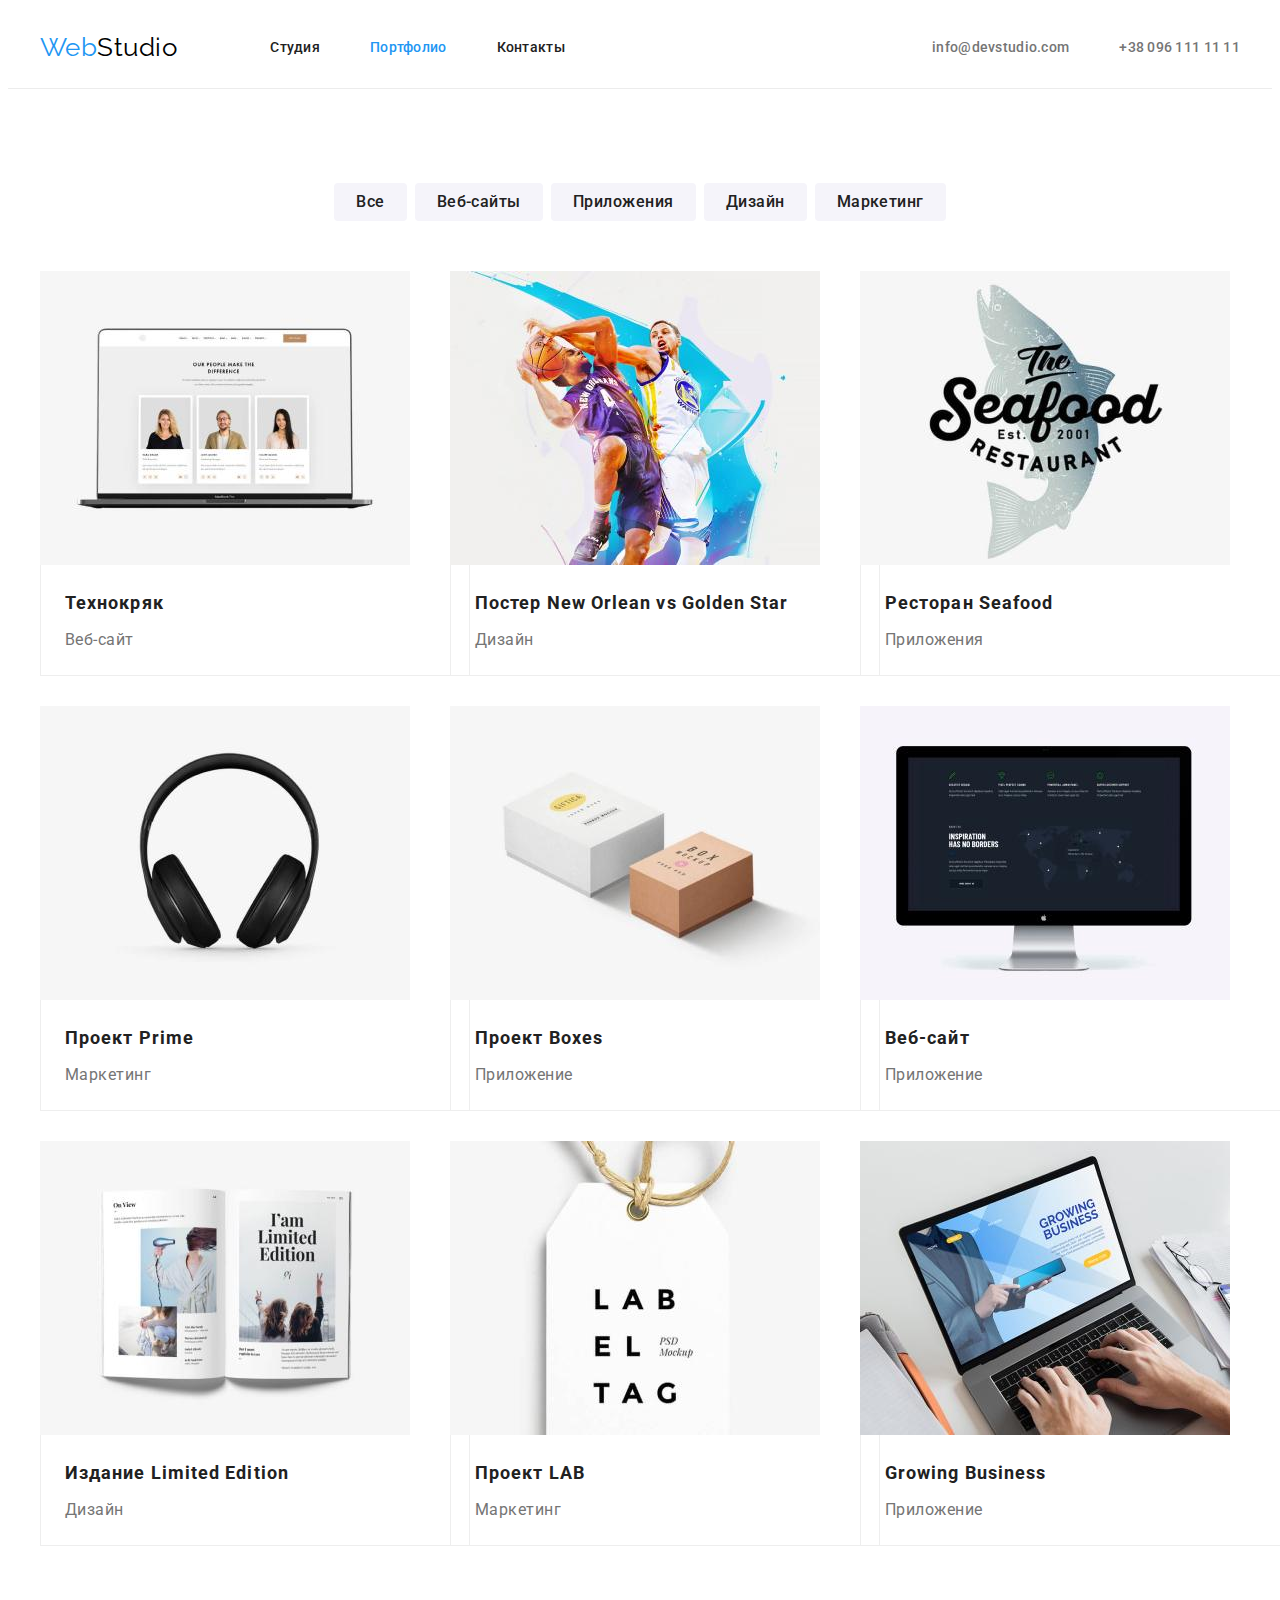
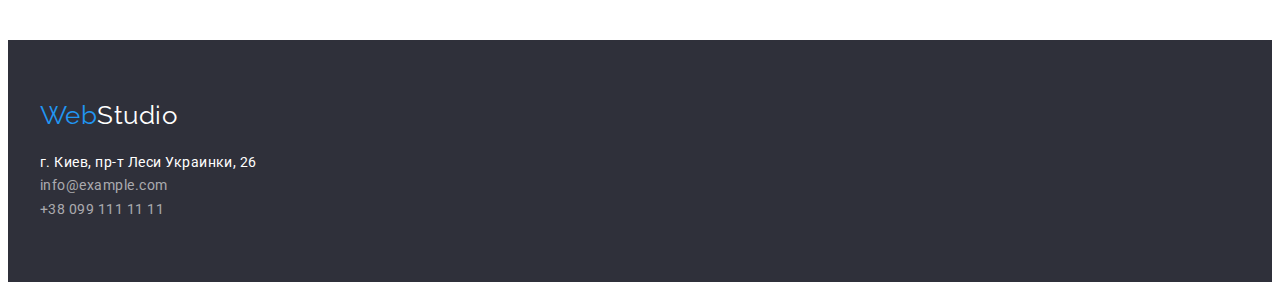
==== portfolio.html @ 2b25bab3 "Скопійовано файли з 3го дз" ====
<!DOCTYPE html>
<html lang="ru">

<head>
    <meta charset="UTF-8">
    <meta http-equiv="X-UA-Compatible" content="IE=edge">
    <meta name="viewport" content="width=device-width, initial-scale=1.0">
    <title>Web Studio</title>
    <link rel="preconnect" href="https://fonts.gstatic.com" crossorigin>
    <link href="https://fonts.googleapis.com/css2?family=Raleway:wght@700&family=Roboto:wght@400;500;700;900&display=swap"
        rel="stylesheet">
    <link rel="stylesheet" href="https://cdnjs.cloudflare.com/ajax/libs/modern-normalize/1.1.0/modern-normalize.min.css"
        integrity="sha512-wpPYUAdjBVSE4KJnH1VR1HeZfpl1ub8YT/NKx4PuQ5NmX2tKuGu6U/JRp5y+Y8XG2tV+wKQpNHVUX03MfMFn9Q=="
        crossorigin="anonymous" referrerpolicy="no-referrer" />
    <link rel="stylesheet" href="css/style.css">
</head>

<body>
    <!--Шапка-->
    <header class="page-header">
        <div class="container">
            <nav class="nav">
                <a href="./index.html" lang="en" class="logo link">
                    Web<span class="logo top">Studio</span>
                </a>
            
                <ul class="site-nav list">
                    <li class="list-item"><a href="./index.html" class="link">Студия</a></li>
                    <li class="list-item"><a href="./portfolio.html" class="link current">Портфолио</a></li>
                    <li class="list-item"><a href="" class="link">Контакты</a></li>
                </ul>
            </nav>
            
            <ul class="cont-nav list">
                <li class="list-item"><a href="mailto:info@devstudio.com" class="link">info@devstudio.com</a></li>
                <li class="list-item"><a href="tel:+380961111111" class="link">+38 096 111 11 11</a></li>
            </ul>
        </div>
    </header>
    <!-- Портфолио -->
    <main>
        <section class="section">
            <div class="container">
                <h1 hidden>Портфолио</h1>
                <ul class="filter list">
                    <li class="list-item"><button type="button" class="filter-selection">Все</button></li>
                    <li class="list-item"><button type="button" class="filter-selection">Веб-сайты</button></li>
                    <li class="list-item"><button type="button" class="filter-selection">Приложения</button></li>
                    <li class="list-item"><button type="button" class="filter-selection">Дизайн</button></li>
                    <li class="list-item"><button type="button" class="filter-selection">Маркетинг</button></li>
                </ul>
                <ul class="portfolio list">
                    <li class="list-item">
                        <a href="" class="link">
                            <img src="./images/portfolio-img-1.jpg" alt="Сайт Технокряк на макбуке" width="370">
                            <div class="portfolio-container">
                                <h2 class="portfolio-title">Технокряк</h2>
                                <p class="portfolio-type">Веб-сайт</p>
                            </div>
                        </a>
                    </li>
                    <li class="list-item">
                        <a href="" class="link">
                            <img src="./images/portfolio-img-2.jpg" alt="Постер New Orlean vs Golden Star" width="370">
                            <div class="portfolio-container">
                                <h2 class="portfolio-title">Постер New Orlean vs Golden Star</h2>
                                <p class="portfolio-type">Дизайн</p>
                            </div>
            
                        </a>
                    </li>
                    <li class="list-item">
                        <a href="" class="link">
                            <img src="./images/portfolio-img-3.jpg" alt="Лого ресторана Seafood" width="370">
                            <div class="portfolio-container">
                                <h2 class="portfolio-title">Ресторан Seafood</h2>
                                <p class="portfolio-type">Приложения</p>
                            </div>
                        </a>
                    </li>
                    <li class="list-item">
                        <a href="" class="link">
                            <img src="./images/portfolio-img-4.jpg" alt="Лого проекта Prime" width="370">
                            <div class="portfolio-container">
                                <h2 class="portfolio-title">Проект Prime</h2>
                                <p class="portfolio-type">Маркетинг</p>
                            </div>
                        </a>
                    </li>
                    <li class="list-item">
                        <a href="" class="link">
                            <img src="./images/portfolio-img-5.jpg" alt="Лого проекта Boxes" width="370">
                            <div class="portfolio-container">
                                <h2 class="portfolio-title">Проект Boxes</h2>
                                <p class="portfolio-type">Приложение</p>
                            </div>
                        </a>
                    </li>
                    <li class="list-item">
                        <a href="" class="link">
                            <img src="./images/portfolio-img-6.jpg" alt="Веб-сайт Inspiration has no Borders на маке" width="370">
                            <div class="portfolio-container">
                                <h2 class="portfolio-title">Веб-сайт</h2>
                                <p class="portfolio-type">Приложение</p>
                            </div>
                        </a>
                    </li>
                    <li class="list-item">
                        <a href="" class="link">
                            <img src="./images/portfolio-img-7.jpg" alt="Издание Limited Edition" width="370">
                            <div class="portfolio-container">
                                <h2 class="portfolio-title">Издание Limited Edition</h2>
                                <p class="portfolio-type">Дизайн</p>
                            </div>
                        </a>
                    </li>
                    <li class="list-item">
                        <a href="" class="link">
                            <img src="./images/portfolio-img-8.jpg" alt="Лого проекта LAB" width="370">
                            <div class="portfolio-container">
                                <h2 class="portfolio-title">Проект LAB</h2>
                                <p class="portfolio-type">Маркетинг</p>
                            </div>
                        </a>
                    </li>
                    <li class="list-item">
                        <a href="" class="link">
                            <img src="./images/portfolio-img-9.jpg" alt="Приложения Growing Business на макбуке" width="370">
                            <div class="portfolio-container">
                                <h2 class="portfolio-title">Growing Business</h2>
                                <p class="portfolio-type">Приложение</p>
                            </div>
                        </a>
                    </li>
                </ul>
            </div>
        </section>
    </main>

    <!--Футер-->
    <footer class="page-footer">
        <div class="container">
            <a href="./index.html" lang="en" class="logo link">Web<span class="logo bottom">Studio</span></a>
            <address>
                <ul class="contacts-list list">
                    <li><a href="" class="link map">г. Киев, пр-т Леси Украинки, 26</a></li>
                    <li><a href="mailto:info@example.com" class="link">info@example.com</a></li>
                    <li><a href="tel:+380991111111" class="link">+38 099 111 11 11</a></li>
                </ul>
            </address>
        </div>
    </footer>
</body>

</html>
---- css/style.css ----
:root {
  --primary-text-color: #757575;
  --title-text-color: #212121;
  --accent-color: #2196f3;
  --primary-white-color: #ffffff;
  --secondary-background-color: #f5f4fa;
  --footer-background-color: #2f303a;
  --logo-color: #000000;
  --secondary-white-color: rgba(255, 255, 255, 0.6);
  --header-border: #ececec;
  --hero-button-shadow: rgba(0, 0, 0, 0.15);
  --hero-button-hover: #188ce8;
  --portfolio-border: #eeeeee;
  --portfolio-gap: 30px;
}

body {
  background-color: var(--primary-white-color);
  color: var(--primary-text-color);
  font-family: 'Roboto', sans-serif;
  letter-spacing: 0.03em;
}

h1,
h2,
h3,
h4,
h5,
h6,
p {
  margin: 0;
}

ul {
  margin: 0;
  padding-left: 0;
}

.link {
  text-decoration: none;
}

.container {
  width: 1200px;
  padding-left: 15px;
  padding-right: 15px;
  margin: auto;
}

.section {
  padding-top: 94px;
  padding-bottom: 94px;
}

.list {
  list-style: none;
}

/* Лого */

.logo {
  font-family: 'Raleway', sans-serif;
  color: var(--accent-color);
  font-size: 26px;
  line-height: 1.19;
}

.logo.top {
  color: var(--logo-color);
}

.logo.bottom {
  color: var(--primary-white-color);
}

/* Навигация */

.page-header .container,
.nav,
.site-nav,
.cont-nav {
  display: flex;
}

.page-header {
  border-bottom: 1px solid var(--header-border);
}

.nav > .logo {
  display: block;
  margin-right: 93px;
  padding-top: 24px;
  padding-bottom: 25px;
}

.site-nav .list-item:not(:last-child),
.cont-nav .list-item:not(:last-child) {
  margin-right: 50px;
}

.cont-nav {
  margin-left: auto;
}

.site-nav .link,
.cont-nav .link {
  display: block;
  padding-bottom: 32px;
  padding-top: 32px;

  font-weight: 500;
  font-size: 14px;
  line-height: 1.14;
  letter-spacing: 0.02em;
  color: var(--title-text-color);
}

.cont-nav .link {
  color: var(--primary-text-color);
}

.site-nav .link:hover,
.site-nav .link:focus,
.link.current,
.cont-nav .link:focus,
.cont-nav .link:hover,
.contacts-list .link:hover,
.contacts-list .link:focus {
  color: var(--accent-color);
}

/* Футер */

.page-footer {
  padding-top: 60px;
  padding-bottom: 60px;
  background-color: var(--footer-background-color);
}
.page-footer .logo.link {
  display: block;
  margin-bottom: 20px;
}

.contacts-list .list-item:not(:last-child) {
  margin-bottom: 9px;
}

.contacts-list .link {
  font-style: normal;
  font-size: 14px;
  line-height: 1.71;
  color: var(--secondary-white-color);
}

.link.map {
  color: var(--primary-white-color);
}

/* Герой */

.hero {
  background-color: var(--footer-background-color);
  text-align: center;
  padding-top: 200px;
  padding-bottom: 200px;
}

.hero-title {
  width: 696px;
  margin: auto auto 30px auto;
  font-weight: 900;
  font-size: 44px;
  line-height: 1.36;
  text-align: center;
  letter-spacing: 0.06em;
  text-transform: uppercase;
  color: var(--primary-white-color);
}

.hero .button {
  min-width: 200px;
  padding: 10px 32px;

  font-weight: 700;
  font-size: 16px;
  line-height: 1.87;
  text-align: center;
  letter-spacing: 0.06em;
  color: var(--primary-white-color);
  background-color: var(--accent-color);
  cursor: pointer;
  border: none;
  box-shadow: 0px 4px 4px var(--hero-button-shadow);
  border-radius: 4px;
}

.hero .button:hover,
.hero .button:focus {
  background-color: var(--hero-button-hover);
}

/* Наши преимущества */

.features-list {
  display: flex;
  justify-content: space-between;
}

.features-list .list-item {
  width: 270px;
}

.features-list .title {
  margin-bottom: 10px;
  font-weight: 700;
  font-size: 14px;
  line-height: 1.14;
  text-transform: uppercase;
  color: var(--title-text-color);
}

.features-list .text {
  font-size: 14px;
  line-height: 1.71;
}

/* Чем мы занимаемся */

.about {
  padding-top: 0;
}

.about-list {
  display: flex;
  justify-content: space-between;
}

.about-list img {
  display: block;
}

.about-title,
.team-title {
  margin-bottom: 50px;
  font-weight: 700;
  font-size: 36px;
  line-height: 1.17;
  text-align: center;
  color: var(--title-text-color);
}

/* Наша команда */

.team {
  background-color: var(--secondary-background-color);
}

.team-list {
  display: flex;
  justify-content: space-between;
}

.team-member {
  background-color: var(--primary-white-color);
  box-shadow: 0px 1px 3px rgba(0, 0, 0, 0.12), 0px 1px 1px rgba(0, 0, 0, 0.14),
    0px 2px 1px rgba(0, 0, 0, 0.2);
  border-radius: 0px 0px 4px 4px;
}

.team-member img {
  display: block;
  margin-bottom: 30px;
}

.team-list .title {
  margin-bottom: 10px;

  font-weight: 500;
  font-size: 16px;
  line-height: 1.19;
  text-align: center;
  color: var(--title-text-color);
}

.team-list .text {
  padding-bottom: 30px;

  font-size: 16px;
  line-height: 1.19;
  text-align: center;
}

/* Портфолио */

.filter {
  display: flex;
  justify-content: center;
  padding-bottom: 50px;
}

.filter .list-item:not(:last-child) {
  margin-right: 8px;
}
.filter-selection {
  padding: 6px 22px;
  font-family: 'Roboto', sans-serif;
  font-style: normal;
  font-weight: 500;
  font-size: 16px;
  line-height: 1.62;
  text-align: center;
  color: var(--title-text-color);
  background-color: var(--secondary-background-color);
  letter-spacing: 0.03em;
  cursor: pointer;
  border: none;
  border-radius: 4px;
}

.filter-selection:focus,
.filter-selection:hover {
  color: var(--primary-white-color);
  background-color: var(--accent-color);
  box-shadow: 0px 3px 1px rgba(0, 0, 0, 0.1), 0px 1px 2px rgba(0, 0, 0, 0.08),
    0px 2px 2px rgba(0, 0, 0, 0.12);
}

.portfolio {
  display: flex;
  flex-wrap: wrap;
  margin-top: calc(-1 * var(--portfolio-gap));
  margin-left: calc(-1 * var(--portfolio-gap));
}

.portfolio .list-item {
  flex-basis: calc(100% / 3 - 30px);
  margin-top: var(--portfolio-gap);
  margin-left: var(--portfolio-gap);
}

.portfolio .link > img {
  display: block;
}

.portfolio-container {
  width: 100%;
  padding: 20px 24px;
  border: 1px solid var(--portfolio-border);
  border-top: none;
}

.portfolio-title {
  margin-bottom: 4px;
  font-weight: 700;
  font-size: 18px;
  line-height: 2;
  letter-spacing: 0.06em;
  color: var(--title-text-color);
}

.portfolio-type {
  font-size: 16px;
  line-height: 1.87;
  color: var(--primary-text-color);
}
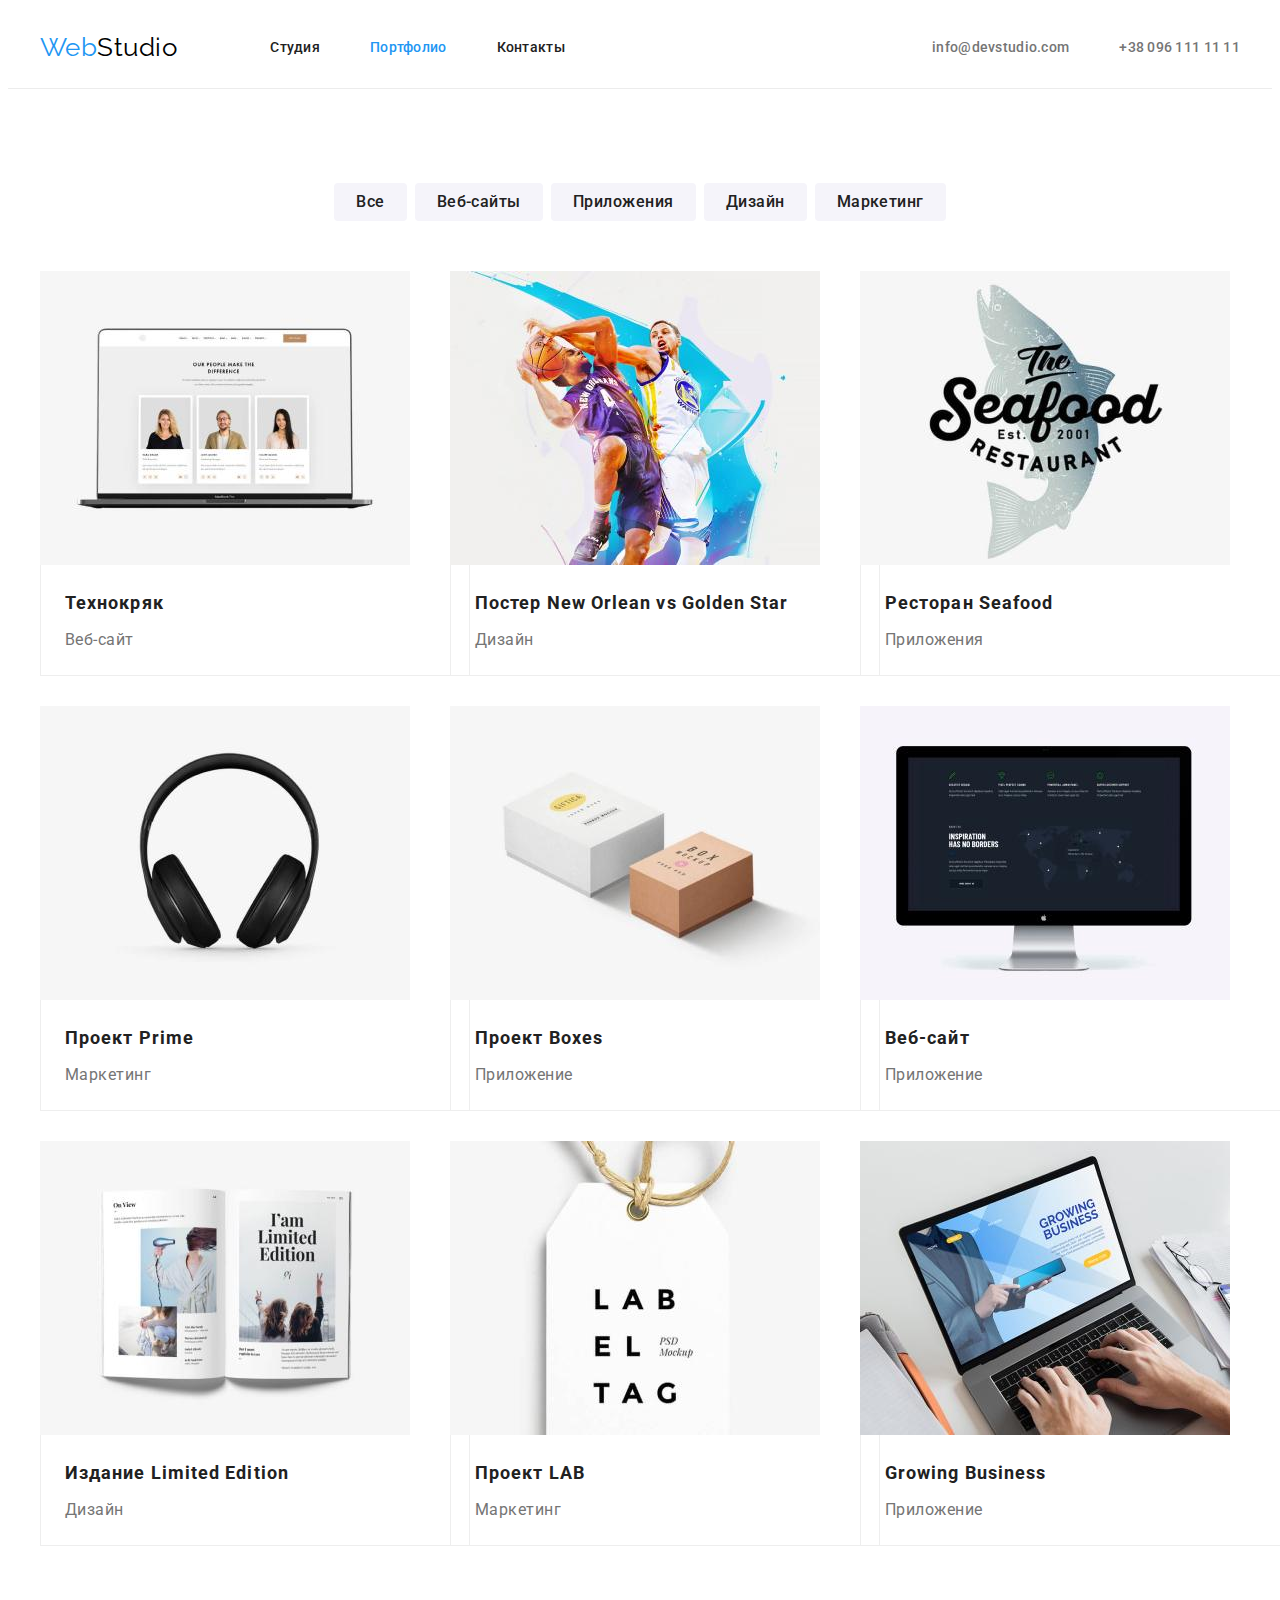
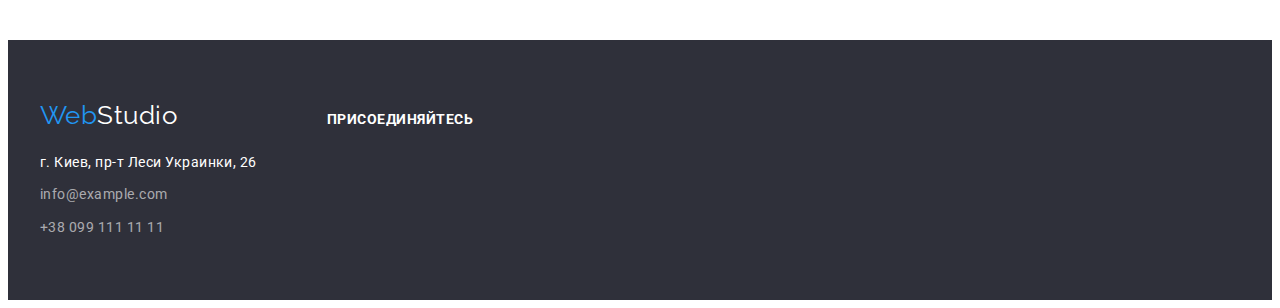
==== commit 3a20aca1: "Added changes to footer and added clients section" ====
--- a/portfolio.html
+++ b/portfolio.html
@@ -17,6 +17,7 @@
 
 <body>
     <!--Шапка-->
+
     <header class="page-header">
         <div class="container">
             <nav class="nav">
@@ -37,11 +38,14 @@
             </ul>
         </div>
     </header>
+
     <!-- Портфолио -->
+
     <main>
+
         <section class="section">
             <div class="container">
-                <h1 hidden>Портфолио</h1>
+                <h1 class="visually-hidden">Портфолио</h1>
                 <ul class="filter list">
                     <li class="list-item"><button type="button" class="filter-selection">Все</button></li>
                     <li class="list-item"><button type="button" class="filter-selection">Веб-сайты</button></li>
@@ -135,21 +139,35 @@
                 </ul>
             </div>
         </section>
+
     </main>
 
     <!--Футер-->
+
     <footer class="page-footer">
         <div class="container">
-            <a href="./index.html" lang="en" class="logo link">Web<span class="logo bottom">Studio</span></a>
-            <address>
-                <ul class="contacts-list list">
-                    <li><a href="" class="link map">г. Киев, пр-т Леси Украинки, 26</a></li>
-                    <li><a href="mailto:info@example.com" class="link">info@example.com</a></li>
-                    <li><a href="tel:+380991111111" class="link">+38 099 111 11 11</a></li>
+            <div class="footer-cont"><a href="./index.html" lang="en" class="logo link">Web<span
+                        class="logo bottom">Studio</span></a>
+                <address>
+                    <ul class="contacts-list list">
+                        <li class="list-item"><a href="" class="link map">г. Киев, пр-т Леси Украинки, 26</a></li>
+                        <li class="list-item"><a href="mailto:info@example.com" class="link">info@example.com</a></li>
+                        <li class="list-item"><a href="tel:+380991111111" class="link">+38 099 111 11 11</a></li>
+                    </ul>
+                </address>
+            </div>
+            <div class="footer-join">
+                <h2 class="footer-join-title">присоединяйтесь</h2>
+                <ul class="footer-join-list list">
+                    <li class="footer-join-item"></li>
+                    <li class="footer-join-item"></li>
+                    <li class="footer-join-item"></li>
+                    <li class="footer-join-item"></li>
                 </ul>
-            </address>
+            </div>
         </div>
     </footer>
+    
 </body>
 
 </html>--- a/css/style.css
+++ b/css/style.css
@@ -56,6 +56,17 @@
   list-style: none;
 }
 
+.visually-hidden {
+  position: absolute;
+  width: 1px;
+  height: 1px;
+  margin: -1px;
+  padding: 0;
+  overflow: hidden;
+  border: 0;
+  clip: rect(0 0 0 0);
+}
+
 /* Лого */
 
 .logo {
@@ -136,6 +147,20 @@
   padding-bottom: 60px;
   background-color: var(--footer-background-color);
 }
+
+.page-footer .container {
+  display: flex;
+  align-items: baseline;
+}
+
+.footer-cont {
+  margin-right: 70px;
+}
+
+.footer-join-list {
+  display: flex;
+}
+
 .page-footer .logo.link {
   display: block;
   margin-bottom: 20px;
@@ -153,6 +178,17 @@
 }
 
 .link.map {
+  color: var(--primary-white-color);
+}
+
+.footer-join-title {
+  margin-bottom: 20px;
+  /* padding-top: 12px; */
+
+  font-weight: 700;
+  font-size: 14px;
+  line-height: 1.14;
+  text-transform: uppercase;
   color: var(--primary-white-color);
 }
 
@@ -210,6 +246,9 @@
   width: 270px;
 }
 
+.features-list .list-item:not(:last-child) {
+  margin-right: 30px;
+}
 .features-list .title {
   margin-bottom: 10px;
   font-weight: 700;
@@ -232,15 +271,17 @@
 
 .about-list {
   display: flex;
-  justify-content: space-between;
-}
-
-.about-list img {
-  display: block;
-}
-
-.about-title,
-.team-title {
+}
+
+.about-list > .list-item:not(:last-child) {
+  margin-right: 30px;
+}
+
+.about-list > .list-item > img {
+  display: block;
+}
+
+.section-title {
   margin-bottom: 50px;
   font-weight: 700;
   font-size: 36px;
@@ -257,10 +298,13 @@
 
 .team-list {
   display: flex;
-  justify-content: space-between;
-}
-
-.team-member {
+}
+
+.team-list > .list-item:not(:last-child) {
+  margin-right: 30px;
+}
+
+.team-list > .list-item .team-member {
   background-color: var(--primary-white-color);
   box-shadow: 0px 1px 3px rgba(0, 0, 0, 0.12), 0px 1px 1px rgba(0, 0, 0, 0.14),
     0px 2px 1px rgba(0, 0, 0, 0.2);
@@ -288,6 +332,12 @@
   font-size: 16px;
   line-height: 1.19;
   text-align: center;
+}
+
+/* Постоянные клиенты */
+
+.clients-list {
+  display: flex;
 }
 
 /* Портфолио */
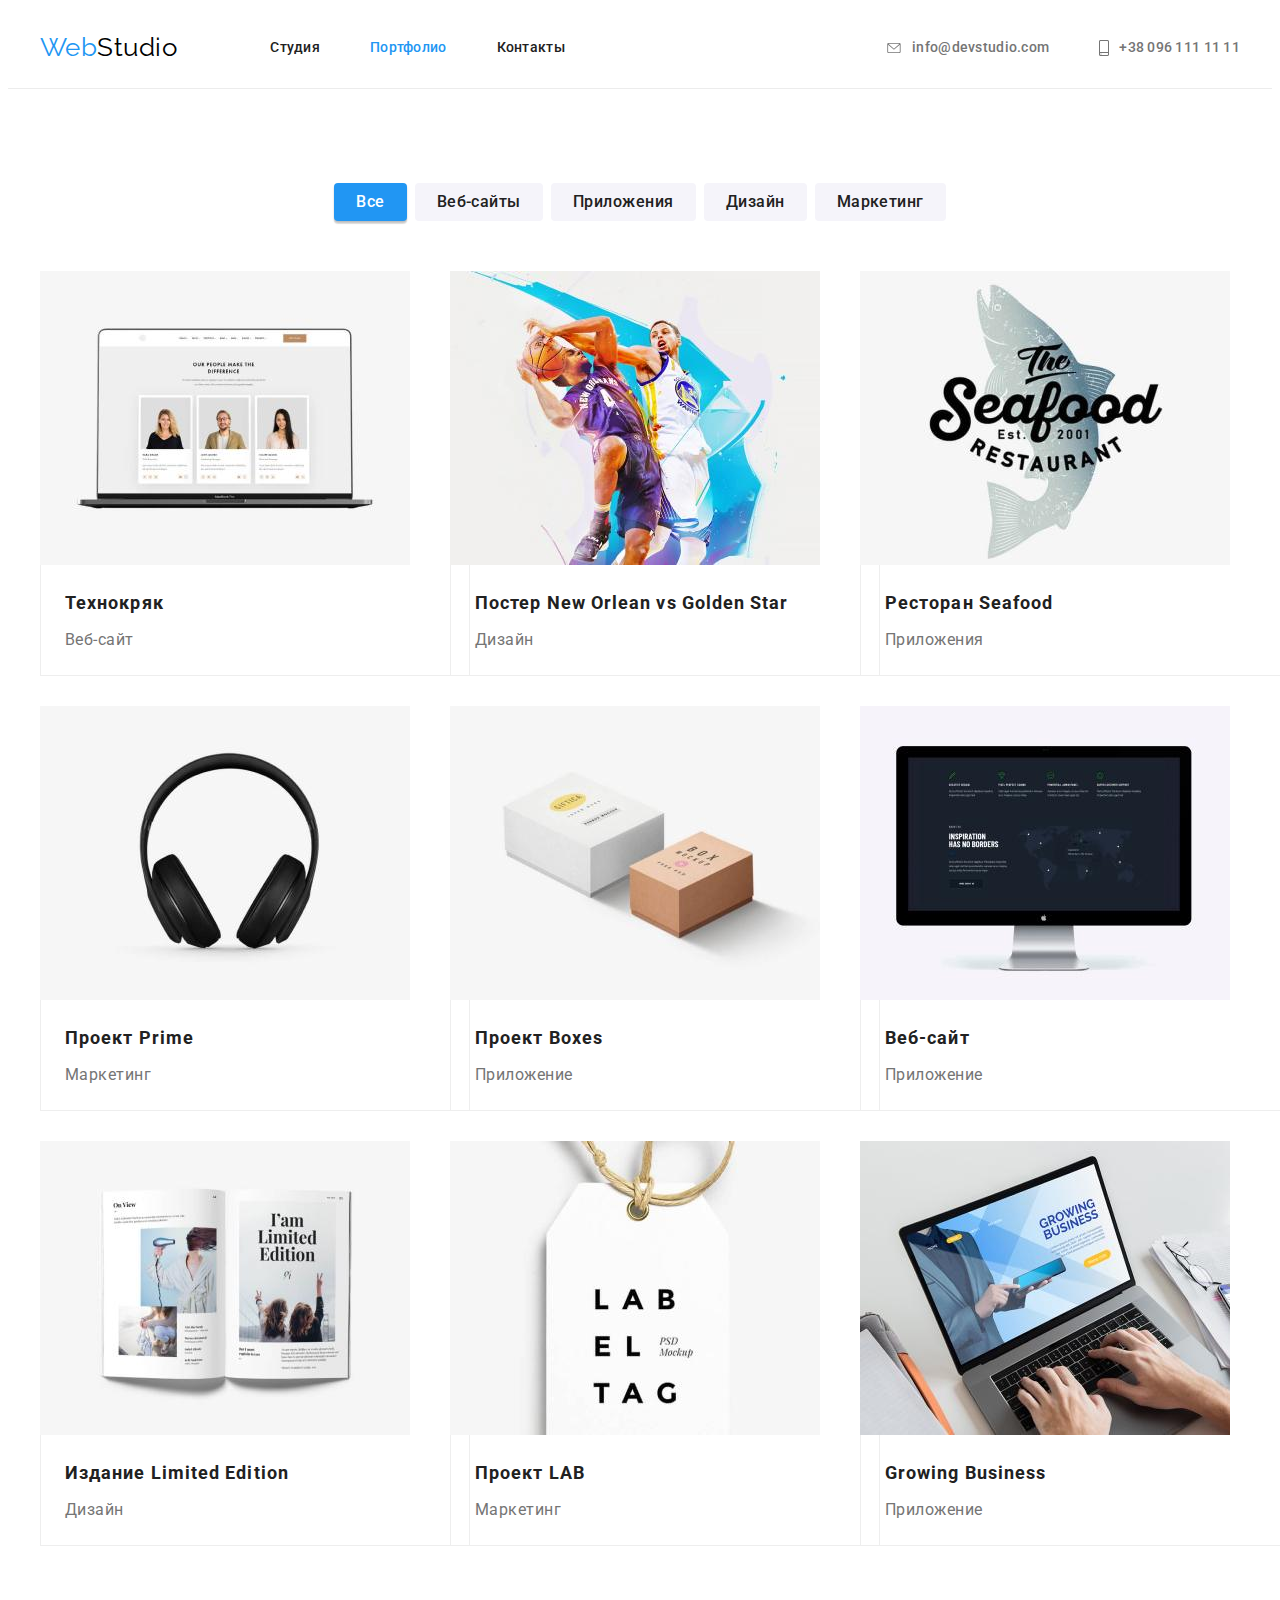
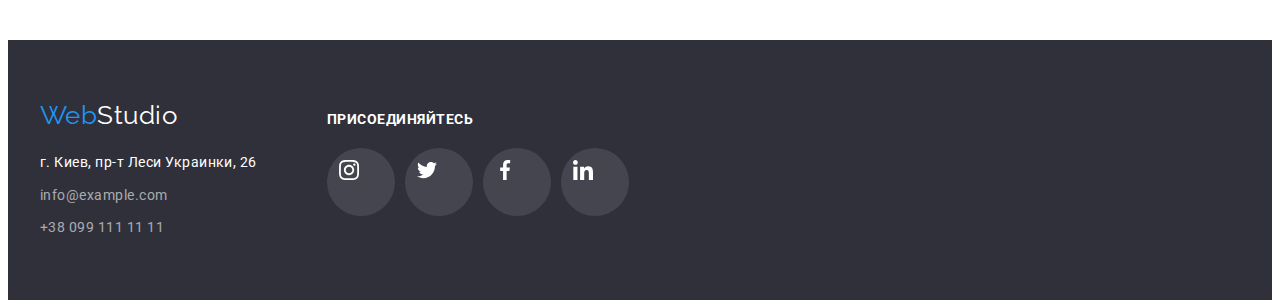
==== commit f4fa2274: "Ended hw-04" ====
--- a/portfolio.html
+++ b/portfolio.html
@@ -24,18 +24,30 @@
                 <a href="./index.html" lang="en" class="logo link">
                     Web<span class="logo top">Studio</span>
                 </a>
-            
+    
                 <ul class="site-nav list">
                     <li class="list-item"><a href="./index.html" class="link">Студия</a></li>
                     <li class="list-item"><a href="./portfolio.html" class="link current">Портфолио</a></li>
                     <li class="list-item"><a href="" class="link">Контакты</a></li>
                 </ul>
             </nav>
-            
+    
             <ul class="cont-nav list">
-                <li class="list-item"><a href="mailto:info@devstudio.com" class="link">info@devstudio.com</a></li>
-                <li class="list-item"><a href="tel:+380961111111" class="link">+38 096 111 11 11</a></li>
+                <li class="list-item">
+                    <a href="mailto:info@devstudio.com" class="link">
+                        <svg width="16" height="10" class="cont-icon">
+                            <use href="./images/icons.svg#icon-mail"></use>
+                        </svg>info@devstudio.com
+                    </a>
+                </li>
+                <li class="list-item"><a href="tel:+380961111111" class="link">
+                        <svg width="10" height="16" class="cont-icon">
+                            <use href="./images/icons.svg#icon-phone"></use>
+                        </svg>+38 096 111 11 11
+                    </a>
+                </li>
             </ul>
+    
         </div>
     </header>
 
@@ -47,7 +59,7 @@
             <div class="container">
                 <h1 class="visually-hidden">Портфолио</h1>
                 <ul class="filter list">
-                    <li class="list-item"><button type="button" class="filter-selection">Все</button></li>
+                    <li class="list-item"><button type="button" class="filter-selection active">Все</button></li>
                     <li class="list-item"><button type="button" class="filter-selection">Веб-сайты</button></li>
                     <li class="list-item"><button type="button" class="filter-selection">Приложения</button></li>
                     <li class="list-item"><button type="button" class="filter-selection">Дизайн</button></li>
@@ -159,10 +171,35 @@
             <div class="footer-join">
                 <h2 class="footer-join-title">присоединяйтесь</h2>
                 <ul class="footer-join-list list">
-                    <li class="footer-join-item"></li>
-                    <li class="footer-join-item"></li>
-                    <li class="footer-join-item"></li>
-                    <li class="footer-join-item"></li>
+                    <li class="footer-join-item">
+                        <a href="" class="footer-social-link link">
+                            <svg class="footer-social-icon">
+                                <use href="./images/icons.svg#icon-instagram"></use>
+                            </svg>
+                        </a>
+                    </li>
+                    <li class="footer-join-item">
+                        <a href="" class="footer-social-link link">
+                            <svg class="footer-social-icon">
+                                <use href="./images/icons.svg#icon-twitter"></use>
+                            </svg>
+                        </a>
+                    </li>
+                    <li class="footer-join-item">
+                        <a href="" class="footer-social-link link">
+                            <svg class="footer-social-icon">
+                                <use href="./images/icons.svg#icon-facebook"></use>
+                            </svg>
+                        </a>
+                    </li>
+                    <li class="footer-join-item">
+                        <a href="" class="footer-social-link link">
+                            <svg class="footer-social-icon">
+                                <use href="./images/icons.svg#icon-linkedin"></use>
+                            </svg>
+                        </a>
+                    </li>
+    
                 </ul>
             </div>
         </div>
--- a/css/style.css
+++ b/css/style.css
@@ -5,6 +5,7 @@
   --primary-white-color: #ffffff;
   --secondary-background-color: #f5f4fa;
   --footer-background-color: #2f303a;
+  --hero-background-color: #c4c4c4;
   --logo-color: #000000;
   --secondary-white-color: rgba(255, 255, 255, 0.6);
   --header-border: #ececec;
@@ -12,6 +13,7 @@
   --hero-button-hover: #188ce8;
   --portfolio-border: #eeeeee;
   --portfolio-gap: 30px;
+  --icon-color: #afb1b8;
 }
 
 body {
@@ -115,7 +117,8 @@
 
 .site-nav .link,
 .cont-nav .link {
-  display: block;
+  display: inline-flex;
+  align-items: center;
   padding-bottom: 32px;
   padding-top: 32px;
 
@@ -128,6 +131,16 @@
 
 .cont-nav .link {
   color: var(--primary-text-color);
+}
+
+.cont-icon {
+  fill: var(--primary-text-color);
+  margin-right: 10px;
+}
+
+.cont-icon:hover,
+.cont-icon:focus {
+  fill: var(--accent-color);
 }
 
 .site-nav .link:hover,
@@ -183,7 +196,6 @@
 
 .footer-join-title {
   margin-bottom: 20px;
-  /* padding-top: 12px; */
 
   font-weight: 700;
   font-size: 14px;
@@ -192,10 +204,43 @@
   color: var(--primary-white-color);
 }
 
+.footer-join-item:not(:last-child) {
+  margin-right: 10px;
+}
+
+.footer-social-link {
+  display: block;
+  padding: 12px;
+  width: 44px;
+  height: 44px;
+  border-radius: 50%;
+  background-color: rgba(255, 255, 255, 0.1);
+}
+
+.footer-social-link:hover,
+.footer-social-link:focus {
+  background-color: var(--accent-color);
+}
+
+.footer-social-icon {
+  width: 20px;
+  height: 20px;
+  fill: var(--primary-white-color);
+}
+
 /* Герой */
 
 .hero {
-  background-color: var(--footer-background-color);
+  height: 600px;
+  max-width: 1600px;
+  margin: 0 auto;
+  background-color: var(--hero-background-color);
+  background-image: linear-gradient(to right, rgba(47, 48, 58, 0.4), rgba(47, 48, 58, 0.4)),
+    url(../images/hero-bcg.jpg);
+  background-position: center;
+  background-repeat: no-repeat;
+  background-size: cover;
+
   text-align: center;
   padding-top: 200px;
   padding-bottom: 200px;
@@ -246,9 +291,26 @@
   width: 270px;
 }
 
+.features-thumb {
+  display: flex;
+  height: 120px;
+  margin-bottom: 30px;
+  padding: 25px 0;
+  align-items: center;
+  background-color: var(--secondary-background-color);
+  border-radius: 4px;
+}
+
+.features-icon {
+  margin: 0 auto;
+  width: 70px;
+  height: 70px;
+}
+
 .features-list .list-item:not(:last-child) {
   margin-right: 30px;
 }
+
 .features-list .title {
   margin-bottom: 10px;
   font-weight: 700;
@@ -327,17 +389,74 @@
 }
 
 .team-list .text {
-  padding-bottom: 30px;
+  margin-bottom: 16px;
 
   font-size: 16px;
   line-height: 1.19;
   text-align: center;
 }
 
+.team-social {
+  display: flex;
+  justify-content: center;
+}
+
+.team-social-item {
+  margin-bottom: 30px;
+}
+
+.team-social-link {
+  display: block;
+  padding: 12px;
+  width: 44px;
+  height: 44px;
+  border-radius: 50%;
+}
+
+.team-social-link:hover,
+.team-social-link:focus {
+  background-color: var(--accent-color);
+}
+
+.social-icon {
+  width: 20px;
+  height: 20px;
+  fill: var(--icon-color);
+}
+
+.social-icon:hover,
+.social-icon:focus {
+  fill: var(--primary-white-color);
+}
+
 /* Постоянные клиенты */
 
 .clients-list {
   display: flex;
+  justify-content: space-between;
+}
+
+.clients-link {
+  display: flex;
+  width: 170px;
+  height: 92px;
+  padding: 16px 32px;
+  border: 1px solid var(--icon-color);
+  border-radius: 4px;
+}
+
+.clients-icon {
+  fill: var(--icon-color);
+}
+
+.clients-link:hover,
+.clients-link:focus {
+  border: 1px solid var(--accent-color);
+}
+
+.clients-icon:hover,
+.clients-icon:focus {
+  fill: var(--accent-color);
 }
 
 /* Портфолио */
@@ -368,7 +487,8 @@
 }
 
 .filter-selection:focus,
-.filter-selection:hover {
+.filter-selection:hover,
+.filter-selection.active {
   color: var(--primary-white-color);
   background-color: var(--accent-color);
   box-shadow: 0px 3px 1px rgba(0, 0, 0, 0.1), 0px 1px 2px rgba(0, 0, 0, 0.08),
@@ -386,6 +506,12 @@
   flex-basis: calc(100% / 3 - 30px);
   margin-top: var(--portfolio-gap);
   margin-left: var(--portfolio-gap);
+}
+
+.portfolio .list-item:hover,
+.portfolio .list-item:focus {
+  box-shadow: 0px 1px 1px rgba(0, 0, 0, 0.12), 0px 4px 4px rgba(0, 0, 0, 0.06),
+    1px 4px 6px rgba(0, 0, 0, 0.16);
 }
 
 .portfolio .link > img {
